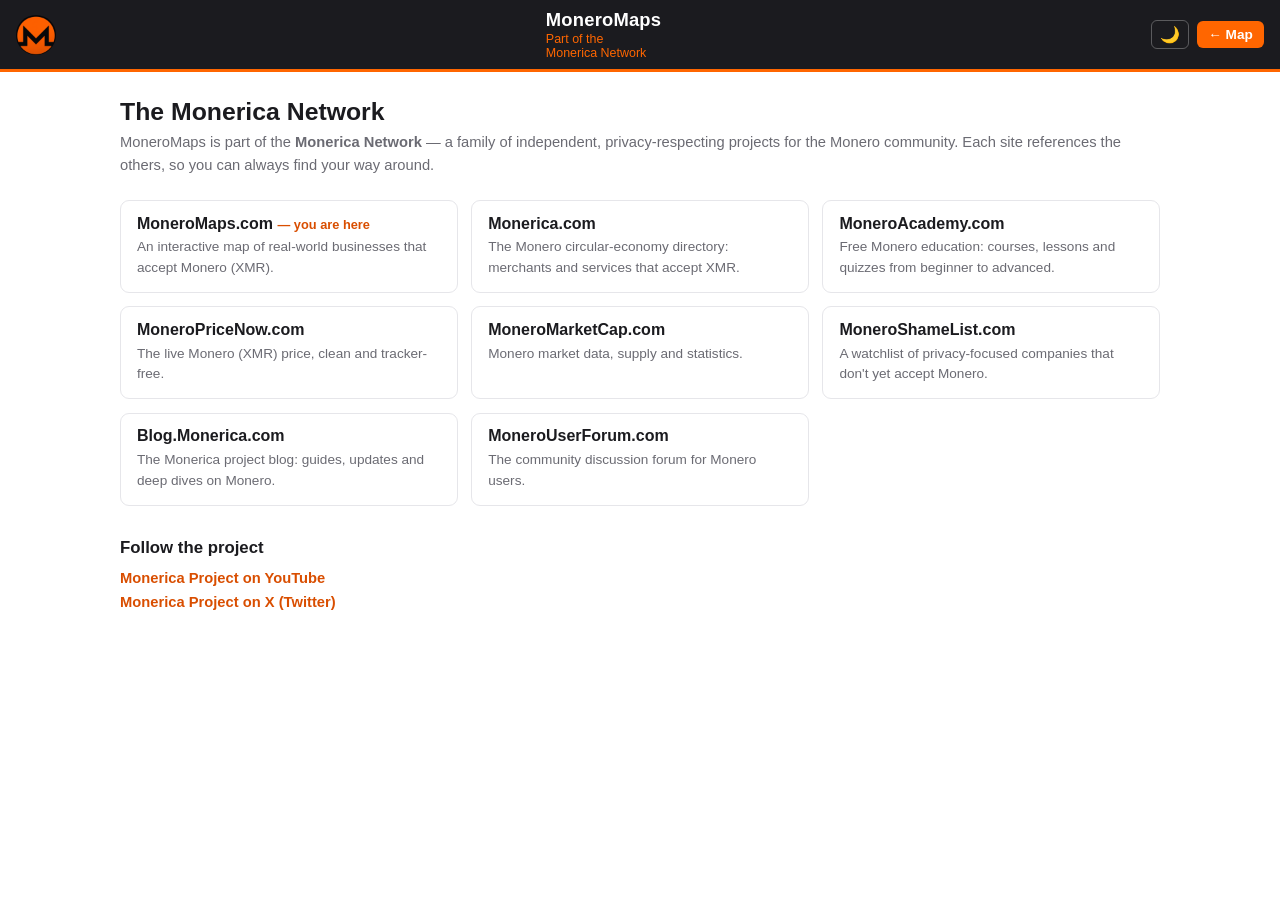
==== network.html @ b726f9e1 "Initial commit: MoneroMaps static site Interactive Leaflet/OpenStreetMap map of real-world Monero-ac" ====
<!doctype html>
<html lang="en">
<head>
  <meta charset="utf-8" />
  <meta name="viewport" content="width=device-width, initial-scale=1" />
  <script>(function(){try{var t=localStorage.getItem("mm-theme");if(t==="dark"||t==="light")document.documentElement.setAttribute("data-theme",t);}catch(e){}})();</script>
  <title>The Monerica Network — MoneroMaps</title>
  <meta name="description" content="MoneroMaps is part of the Monerica Network — a family of independent, privacy-respecting Monero projects." />
  <link rel="icon" href="/favicon.ico" sizes="any" />
  <link rel="icon" type="image/png" sizes="32x32" href="/img/favicon-32.png" />
  <link rel="apple-touch-icon" href="/img/apple-touch-icon.png" />
  <link rel="stylesheet" href="css/style.css" />
</head>
<body>
  <header class="mm-header">
    <a class="mm-brand mm-brand-link" href="/">
      <img class="mm-logo" src="img/monero-logo.png" alt="Monero" width="40" height="40" />
      <div>
        <h1>MoneroMaps</h1>
        <p class="mm-tag">Part of the <a href="/network.html">Monerica Network</a></p>
      </div>
    </a>
    <div class="mm-header-actions">
      <button id="mm-theme-toggle" class="mm-theme-btn" type="button" aria-label="Toggle dark mode">🌙</button>
      <a class="mm-back" href="/">← Map</a>
    </div>
  </header>

  <main class="mm-page">
    <h2 class="mm-page-title">The Monerica Network</h2>
    <p class="mm-page-sub">
      MoneroMaps is part of the <strong>Monerica Network</strong> — a family of independent,
      privacy-respecting projects for the Monero community. Each site references the others,
      so you can always find your way around.
    </p>

    <div class="mm-net-grid">
      <div class="mm-net-card">
        <h3>MoneroMaps.com <span class="mm-net-here">— you are here</span></h3>
        <p>An interactive map of real-world businesses that accept Monero (XMR).</p>
      </div>
      <a class="mm-net-card" href="https://monerica.com" rel="noopener" target="_blank">
        <h3>Monerica.com</h3>
        <p>The Monero circular-economy directory: merchants and services that accept XMR.</p>
      </a>
      <a class="mm-net-card" href="https://moneroacademy.com" rel="noopener" target="_blank">
        <h3>MoneroAcademy.com</h3>
        <p>Free Monero education: courses, lessons and quizzes from beginner to advanced.</p>
      </a>
      <a class="mm-net-card" href="https://moneropricenow.com" rel="noopener" target="_blank">
        <h3>MoneroPriceNow.com</h3>
        <p>The live Monero (XMR) price, clean and tracker-free.</p>
      </a>
      <a class="mm-net-card" href="https://moneromarketcap.com" rel="noopener" target="_blank">
        <h3>MoneroMarketCap.com</h3>
        <p>Monero market data, supply and statistics.</p>
      </a>
      <a class="mm-net-card" href="https://moneroshamelist.com" rel="noopener" target="_blank">
        <h3>MoneroShameList.com</h3>
        <p>A watchlist of privacy-focused companies that don't yet accept Monero.</p>
      </a>
      <a class="mm-net-card" href="https://blog.monerica.com/" rel="noopener" target="_blank">
        <h3>Blog.Monerica.com</h3>
        <p>The Monerica project blog: guides, updates and deep dives on Monero.</p>
      </a>
      <a class="mm-net-card" href="https://monerouserforum.com" rel="noopener" target="_blank">
        <h3>MoneroUserForum.com</h3>
        <p>The community discussion forum for Monero users.</p>
      </a>
    </div>

    <h3 class="mm-net-follow">Follow the project</h3>
    <p class="mm-page-sub">
      <a href="https://www.youtube.com/@monericaproject" rel="noopener" target="_blank">Monerica Project on YouTube</a><br />
      <a href="https://x.com/MonericaProject" rel="noopener" target="_blank">Monerica Project on X (Twitter)</a>
    </p>
  </main>

  <script src="js/theme.js"></script>
</body>
</html>
---- css/style.css ----
:root {
  --xmr: #ff6600;
  --xmr-dark: #d94e00;
  --ink: #1b1b1f;
  --bg: #ffffff;
  --panel: #ffffff;
  --card-bg: #ffffff;
  --subtle-bg: #fafafa;
  --hover-bg: #fff5ee;
  --muted: #6b6b73;
  --line: #e6e6ea;
}

/* Dark theme — applied when the user picks it, OR when the OS prefers dark and
   the user hasn't explicitly chosen light. */
:root[data-theme="dark"] {
  --ink: #e8e8ea;
  --bg: #121216;
  --panel: #17171c;
  --card-bg: #1e1e24;
  --subtle-bg: #1a1a1f;
  --hover-bg: #26221b;
  --muted: #9a9aa2;
  --line: #2b2b33;
}
@media (prefers-color-scheme: dark) {
  :root:not([data-theme="light"]) {
    --ink: #e8e8ea;
    --bg: #121216;
    --panel: #17171c;
    --card-bg: #1e1e24;
    --subtle-bg: #1a1a1f;
    --hover-bg: #26221b;
    --muted: #9a9aa2;
    --line: #2b2b33;
  }
}

* { box-sizing: border-box; }
html, body { height: 100%; margin: 0; }
body {
  font-family: -apple-system, BlinkMacSystemFont, "Segoe UI", Roboto, Helvetica, Arial, sans-serif;
  color: var(--ink);
  background: var(--bg);
  display: flex; flex-direction: column;
}

/* Header */
.mm-header {
  display: flex; align-items: center; justify-content: space-between;
  gap: 1rem; padding: .55rem 1rem;
  background: #1b1b1f; color: #fff;
  border-bottom: 3px solid var(--xmr);
  flex: 0 0 auto;
}
.mm-header-actions { display: flex; align-items: center; gap: .5rem; flex: 0 0 auto; }
.mm-theme-btn {
  background: transparent; border: 1px solid rgba(255,255,255,.28); color: #fff;
  border-radius: 6px; padding: .35rem .5rem; cursor: pointer; font-size: 1rem; line-height: 1;
}
.mm-theme-btn:hover { border-color: var(--xmr); }
.mm-brand { display: flex; align-items: center; gap: .7rem; }
.mm-logo {
  width: 40px; height: 40px; border-radius: 50%;
  display: block; flex: 0 0 auto;
}
.mm-header h1 { font-size: 1.15rem; margin: 0; letter-spacing: .2px; }
.mm-tag { margin: .1rem 0 0; font-size: .78rem; color: #cfcfd6; }
.mm-tag a { color: var(--xmr); text-decoration: none; }
.mm-tag a:hover { text-decoration: underline; }
.mm-toggle {
  display: none; background: var(--xmr); color: #fff; border: 0;
  padding: .5rem .8rem; border-radius: 6px; font-weight: 600; cursor: pointer;
}

/* Layout */
.mm-layout { flex: 1 1 auto; display: flex; min-height: 0; }
.mm-panel {
  flex: 0 0 320px; background: var(--panel); border-right: 1px solid var(--line);
  display: flex; flex-direction: column; min-height: 0;
}
.mm-panel-head { padding: .7rem 1rem; border-bottom: 1px solid var(--line); font-size: .9rem; color: var(--muted); }
.mm-panel-head strong { color: var(--ink); font-size: 1.1rem; }
.mm-list { list-style: none; margin: 0; padding: 0; overflow-y: auto; flex: 1 1 auto; }
.mm-item {
  padding: .7rem 1rem; border-bottom: 1px solid var(--line); cursor: pointer;
}
.mm-item:hover, .mm-item.is-active { background: var(--hover-bg); }
.mm-item h3 { margin: 0 0 .15rem; font-size: .95rem; }
.mm-item .mm-cat { color: var(--xmr-dark); font-size: .72rem; font-weight: 600; text-transform: uppercase; letter-spacing: .3px; }
.mm-item .mm-addr { color: var(--muted); font-size: .8rem; margin-top: .15rem; }
.mm-panel-foot { padding: .8rem 1rem; border-top: 1px solid var(--line); font-size: .8rem; color: var(--muted); }
.mm-panel-foot a { color: var(--xmr-dark); font-weight: 600; text-decoration: none; }

.mm-map { flex: 1 1 auto; min-height: 0; }

/* Monero-logo marker */
.mm-marker {
  border-radius: 50%;
  box-shadow: 0 2px 5px rgba(0, 0, 0, .45);
  transition: transform .12s ease;
}
.mm-marker:hover { transform: scale(1.15); }

/* Popups (theme-aware via variables) */
.leaflet-popup-content-wrapper, .leaflet-popup-tip { background: var(--card-bg); color: var(--ink); }
.leaflet-popup-content { margin: .7rem .9rem; font-size: .9rem; }
.mm-pop h3 { margin: 0 0 .25rem; font-size: 1rem; }
.mm-pop .mm-cat { color: var(--xmr-dark); font-size: .72rem; font-weight: 700; text-transform: uppercase; }
.mm-pop .mm-addr { color: var(--muted); margin: .3rem 0; }
.mm-pop a { color: var(--xmr-dark); font-weight: 600; text-decoration: none; }
.mm-pop .mm-links { margin-top: .4rem; display: flex; gap: .8rem; flex-wrap: wrap; }
.mm-pop .mm-flag { color: var(--muted); margin: .3rem 0; }

/* Country flag */
.mm-flag-emoji { font-size: 1.05rem; line-height: 1; vertical-align: -1px; }

/* Sponsors (live Monerica Network feed) */
.mm-sponsors { border-top: 1px solid var(--line); padding: .7rem 1rem .55rem; background: var(--subtle-bg); flex: 0 0 auto; }
.mm-sponsors-label { font-size: .68rem; text-transform: uppercase; letter-spacing: .06em; color: var(--xmr-dark); font-weight: 700; margin-bottom: .5rem; }
.mm-sponsors-label span { color: var(--muted); font-weight: 500; text-transform: none; letter-spacing: 0; }
.mm-sponsor-track { transition: opacity .18s ease; min-height: 74px; }
.mm-sponsor-card { display: block; text-decoration: none; color: var(--ink); border: 1px solid var(--line); border-radius: 7px; padding: .55rem .65rem; background: var(--card-bg); }
.mm-sponsor-card:hover { border-color: var(--xmr); }
.mm-sp-badge { display: inline-block; font-size: .62rem; text-transform: uppercase; letter-spacing: .04em; color: #fff; background: var(--xmr); border-radius: 4px; padding: .06rem .35rem; margin-bottom: .3rem; }
.mm-sp-name { display: block; font-weight: 700; font-size: .9rem; }
.mm-sp-desc { display: block; color: var(--muted); font-size: .78rem; margin-top: .15rem; }
.mm-sp-rating { display: inline-block; margin-top: .3rem; font-size: .76rem; color: var(--xmr-dark); font-weight: 600; }
.mm-sp-count { color: var(--muted); font-weight: 400; }
.mm-sponsors-cta { display: inline-block; margin-top: .5rem; font-size: .76rem; color: var(--xmr-dark); font-weight: 600; text-decoration: none; }
.mm-sponsors-cta:hover { text-decoration: underline; }

/* Clickable brand (sponsors / network pages) */
.mm-brand-link { text-decoration: none; color: inherit; }
.mm-back {
  color: #fff; background: var(--xmr); border-radius: 6px;
  padding: .4rem .7rem; font-weight: 600; text-decoration: none; font-size: .85rem;
  flex: 0 0 auto;
}
.mm-back:hover { background: var(--xmr-dark); }

/* Standalone content pages (sponsors, network) */
.mm-page {
  flex: 1 1 auto; overflow-y: auto;
  padding: 1.6rem 1.25rem 3rem; max-width: 1080px; width: 100%; margin: 0 auto;
}
.mm-page-title { margin: 0 0 .3rem; font-size: 1.55rem; }
.mm-page-sub { margin: 0 0 1.4rem; color: var(--muted); font-size: .92rem; line-height: 1.6; }
.mm-page-sub a { color: var(--xmr-dark); font-weight: 600; text-decoration: none; }
.mm-page-sub a:hover { text-decoration: underline; }
.mm-empty { color: var(--muted); }

/* Sponsors grid (/sponsors.html) — reuses .mm-sponsor-card */
.mm-sponsors-grid {
  display: grid; grid-template-columns: repeat(auto-fill, minmax(240px, 1fr)); gap: .85rem;
}

/* Network grid (/network.html) */
.mm-net-grid {
  display: grid; grid-template-columns: repeat(auto-fill, minmax(260px, 1fr)); gap: .85rem;
}
.mm-net-card {
  display: block; text-decoration: none; color: var(--ink);
  border: 1px solid var(--line); border-radius: 9px; padding: .85rem 1rem; background: var(--card-bg);
}
a.mm-net-card:hover { border-color: var(--xmr); }
.mm-net-card h3 { margin: 0 0 .3rem; font-size: 1rem; }
.mm-net-card p { margin: 0; color: var(--muted); font-size: .85rem; line-height: 1.5; }
.mm-net-here { color: var(--xmr-dark); font-weight: 600; font-size: .8rem; }
.mm-net-follow { margin: 2rem 0 .6rem; font-size: 1.05rem; }

@media (max-width: 720px) {
  .mm-toggle { display: block; }
  .mm-panel {
    position: absolute; z-index: 1200; top: 62px; bottom: 0; left: 0; width: 85%;
    max-width: 340px; transform: translateX(-100%); transition: transform .2s ease;
    box-shadow: 3px 0 12px rgba(0,0,0,.2);
  }
  .mm-panel.is-open { transform: translateX(0); }
}
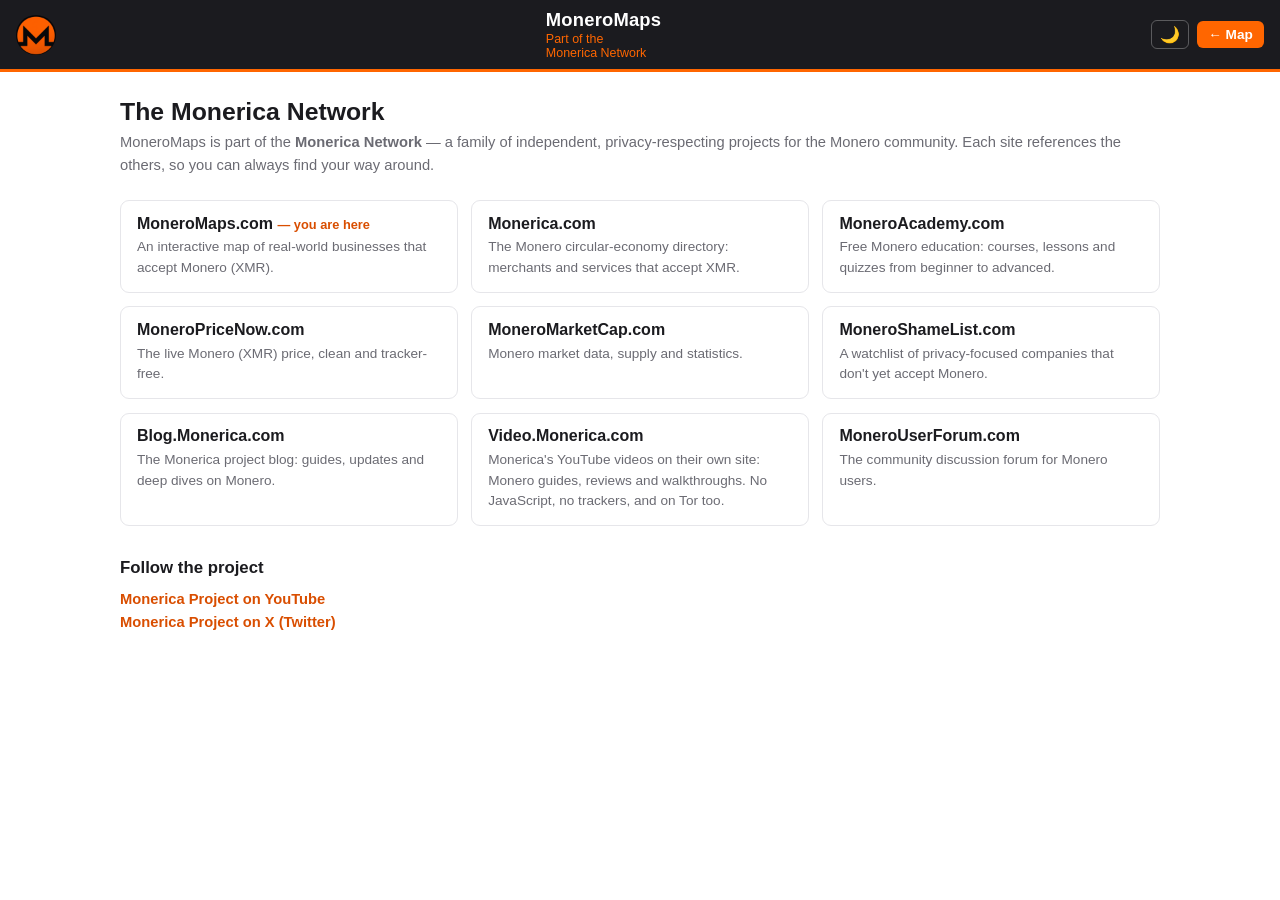
==== commit 1be8b1cf: "featured listings in categories and subcategory, reporting" ====
--- a/network.html
+++ b/network.html
@@ -63,6 +63,10 @@
         <h3>Blog.Monerica.com</h3>
         <p>The Monerica project blog: guides, updates and deep dives on Monero.</p>
       </a>
+      <a class="mm-net-card" href="https://video.monerica.com" rel="noopener" target="_blank">
+        <h3>Video.Monerica.com</h3>
+        <p>Monerica's YouTube videos on their own site: Monero guides, reviews and walkthroughs. No JavaScript, no trackers, and on Tor too.</p>
+      </a>
       <a class="mm-net-card" href="https://monerouserforum.com" rel="noopener" target="_blank">
         <h3>MoneroUserForum.com</h3>
         <p>The community discussion forum for Monero users.</p>
--- a/css/style.css
+++ b/css/style.css
@@ -94,6 +94,10 @@
 
 .mm-map { flex: 1 1 auto; min-height: 0; }
 
+/* Dark basemap without an API key: invert the OpenStreetMap tiles. Only the tile layer
+   carries the .mm-tiles-dark class, so markers/popups are untouched. */
+.mm-tiles-dark { filter: invert(1) hue-rotate(180deg) brightness(0.95) contrast(0.9) saturate(0.6); }
+
 /* Monero-logo marker */
 .mm-marker {
   border-radius: 50%;
